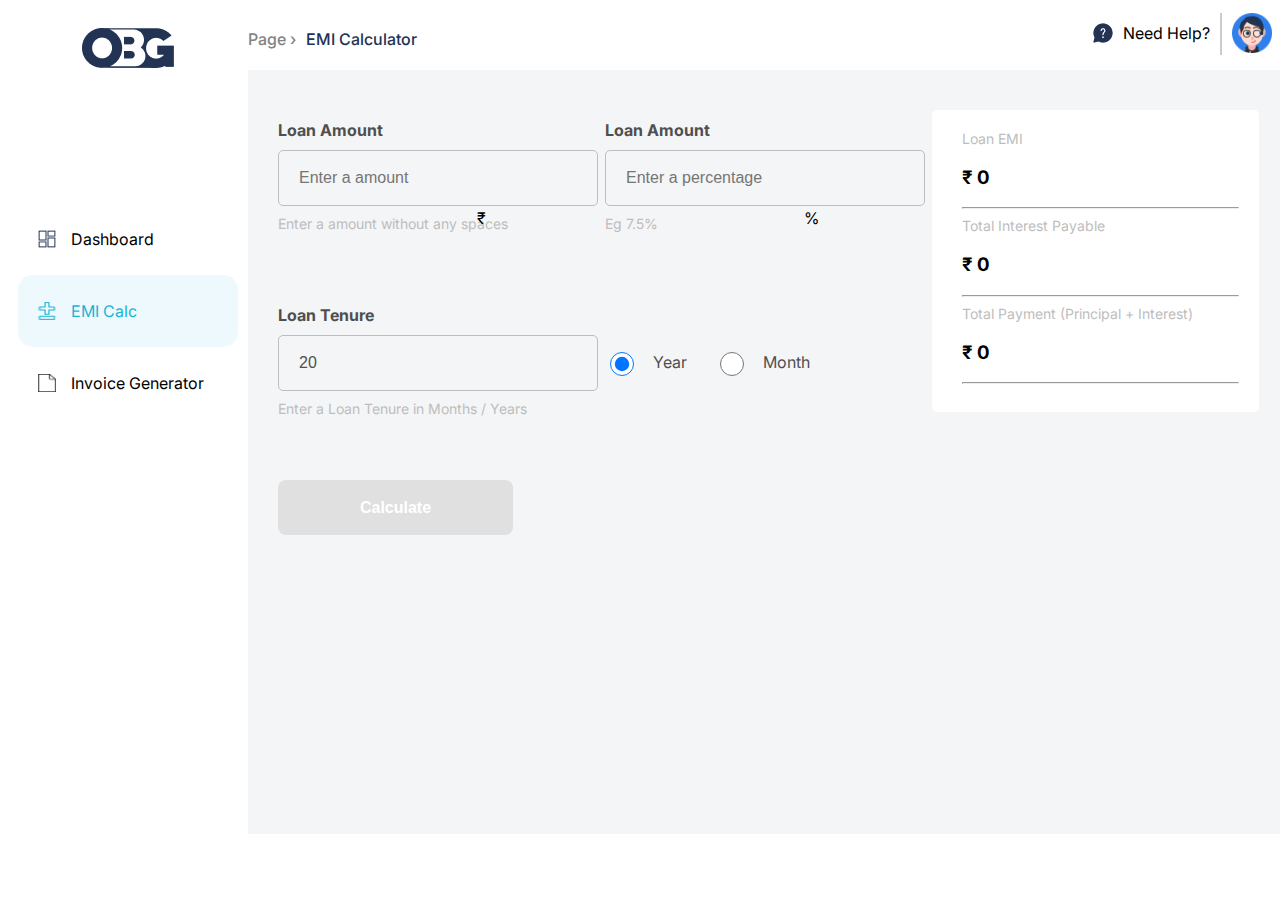
==== EMI_Calc/index.html @ 01c9a8c4 "version-01" ====
<html lang="en">

<head>
    <meta charset="UTF-8">
    <meta name="viewport" content="width=device-width, initial-scale=1.0">
    <title>EMI Calc</title>
    <link rel="stylesheet" href="style/index.css">
    <link rel="preconnect" href="https://fonts.googleapis.com">
    <link rel="preconnect" href="https://fonts.gstatic.com" crossorigin>
    <link
        href="https://fonts.googleapis.com/css2?family=Inter:ital,opsz,wght@0,14..32,100..900;1,14..32,100..900&display=swap"
        rel="stylesheet">
</head>

<body>
    <div class="container">
        <div class="left">
            <div class="logo">
                <img src="Vector.png" alt="">
            </div>
            <div class="content">
                <div class="float">
                    <img src="icon/Vector.png" alt="" height="18px" width="18px">
                    <p>Dashboard</p>
                </div>
                <div class="float emi-calc">
                    <img src="icon/emi.png" height="18px" width="18px">
                    <p>EMI Calc</p>
                </div>
                <div class="float">
                    <img src="icon/my store.png" height="18px" width="18px">
                    <p>Invoice Generator</p>
                </div>
            </div>
        </div>

        <!-- right section -->
        <div class="right">
            <div class="header" style="background-color: white; width: 100%;">
                <p style="color:#828282;font-weight:500;">Page &#8250<span
                        style="color: #223354;font-weight:500;padding-left:10px;">EMI Calculator</span></p>
                <div class="top-right">
                    <img src="icon/help.png" alt="" width="20px" height="20px" style="padding-top: 10px;"><span
                        style="margin-left: 10px;padding-top:10px;">Need Help?</span>
                    <img src="icon/Yahya.png" alt="" width="40px" height="40px">
                </div>
            </div>


            <div class="table">

                <div class="table-left table-width">
                    <div class="td-01 td">
                        <label for="name-1" class="name"><b>Loan Amount</b></label><br>
                            <input type="number" name="name-1" id="amount" placeholder="Enter a amount">
                            <span class="name-pos">&#8377</span>
                            <p class="sub">Enter a amount without any spaces</p>
                    </div>

                    <div class="td-02 td">
                        <label for="name-1" class="name"><b>Loan Tenure</b></label><br>
                            <input type="number" name="name-3" id="tenure" value="20">
                            <p class="sub">Enter a Loan Tenure in Months / Years</p>
                    </div>

                    <div class="td-03">
                        <button class="btn">Calculate</button>
                    </div>
                </div>

                <div class="table-middle table-width">
                    <div class="td-01">
                        <label for="name-1" class="name"><b>Loan Amount</b></label><br>
                            <input type="number" name="name-2" id="rate" placeholder="Enter a percentage">
                            <span class="name-pos-01">&#37</span>
                            <p class="sub">Eg 7.5%</p>
                    </div>

                    <div class="td-02">
                        <div class="radio">
                            <div>
                                <input type="radio" name="year" id="" checked>
                                <span>Year</span>
                            </div>
                            <div>
                                <input type="radio" name="year">
                                <span>Month</span>
                            </div>
                        </div>
                    </div>
                </div>

                <div class="table-right table-width">
                    <div class="view">
                        <p class="sub">Loan EMI</p>
                        <h3>₹ 0</h3>
                        <hr>
                        <p class="sub">Total Interest Payable</p>
                        <h3>₹ 0</h3>
                        <hr>
                        <p class="sub">Total Payment (Principal + Interest)</p>
                        <h3>₹ 0</h3>
                        <hr>
                    </div>
                </div>
            </div>
        </div>
    </div>
</body>

</html>
---- EMI_Calc/style/index.css ----
body {
    font-size: 16px;
    font-family: Inter;
    max-width: 100%;
}

.container {
    display: flex;
}

.left {
    width: 240px;
}

.right {
    flex: 1;
}

.logo img {
    padding-top: 20px;
    display: block;
    margin: 0 auto;
}

.content {
    position: relative;
    top: 15vh;
    padding: 0 10px;
}

.float {
    top: 500px;
    display: flex;
    align-items: center;
    text-indent: 15px;
}

.float img{
    padding-left: 20px;
}

.float p {
    padding: 10px 0;
}

.emi-calc {
    margin-left: 0;
    background-color: #1AB4D714;
    border-radius: 15px;
    color: #1AB4D7;

}

.table {
    background-color: #2233540D;
    padding: 40px 30px;
    display: flex;
    width: 95.8%;
    height: 76vh;
}

.table .table-width{
    width: 34%;
}

.td-01,
.td-02{
    line-height: 2.5;
}

.sub{
    font-weight: 400;
    font-size: 14px;
    color: #BDBDBD;
    margin: 0;
}

.td{
    margin-bottom: 54px;
}

.table-middle .td-01{
    margin-bottom: 101px;
}

.header {
    display: flex;
    justify-content: space-between;
    padding: 5px 0;
    box-sizing: border-box;
}

.top-right {
    display: inline-flex;
    float: inline-end;
    justify-content: space-between;
}

.top-right span {
    border-right: 2px solid #CBCBCB;
    padding-right: 10px;
    margin-right: 10px;
    height: 32px;
}

input[type="number"] {
    padding: 10px;
    padding-left: 20px;
    border-radius: 5px;
    width: 320px;
    height: 56px;
    border: 1px solid #BDBDBD;
    background-color: transparent;
    font-size: 16px;
    font-weight: 400;
    color: #4F4F4F;
}

input[type="radio"] {
    width: 24px;
    height: 24px;
    color: #1AB4D714;
}

.radio{
    display: flex;
    gap: 28px;
    margin-top: 54px;
}

.radio div{
    display: flex;
    align-items: center;
}

.radio div span{
    padding-left: 16px;
    font-size: 16px;
    font-family: 400;
    color: #4F4F4F;
}

button {
    gap: 10px;
    width: 235px;
    height: 55px;
    border-radius: 8px;
    color: #FFFFFF;
    font-size: 16px;
    font-weight: 700;
    background-color: #E0E0E0;
    border: none;
}

.name{
    color: #4F4F4F;
    position: relative;
}

.name-pos{
    position: absolute;
    right: 62%;
    top: 22%;
}

.name-pos-01{
    position: absolute;
    right: 36%;
    top: 22%;
}

.view {
    background-color: #FFFFFF;
    line-height: normal;
    padding: 20px 20px 20px 30px;
    border-radius: 5px;
    margin-bottom: 20px;
}
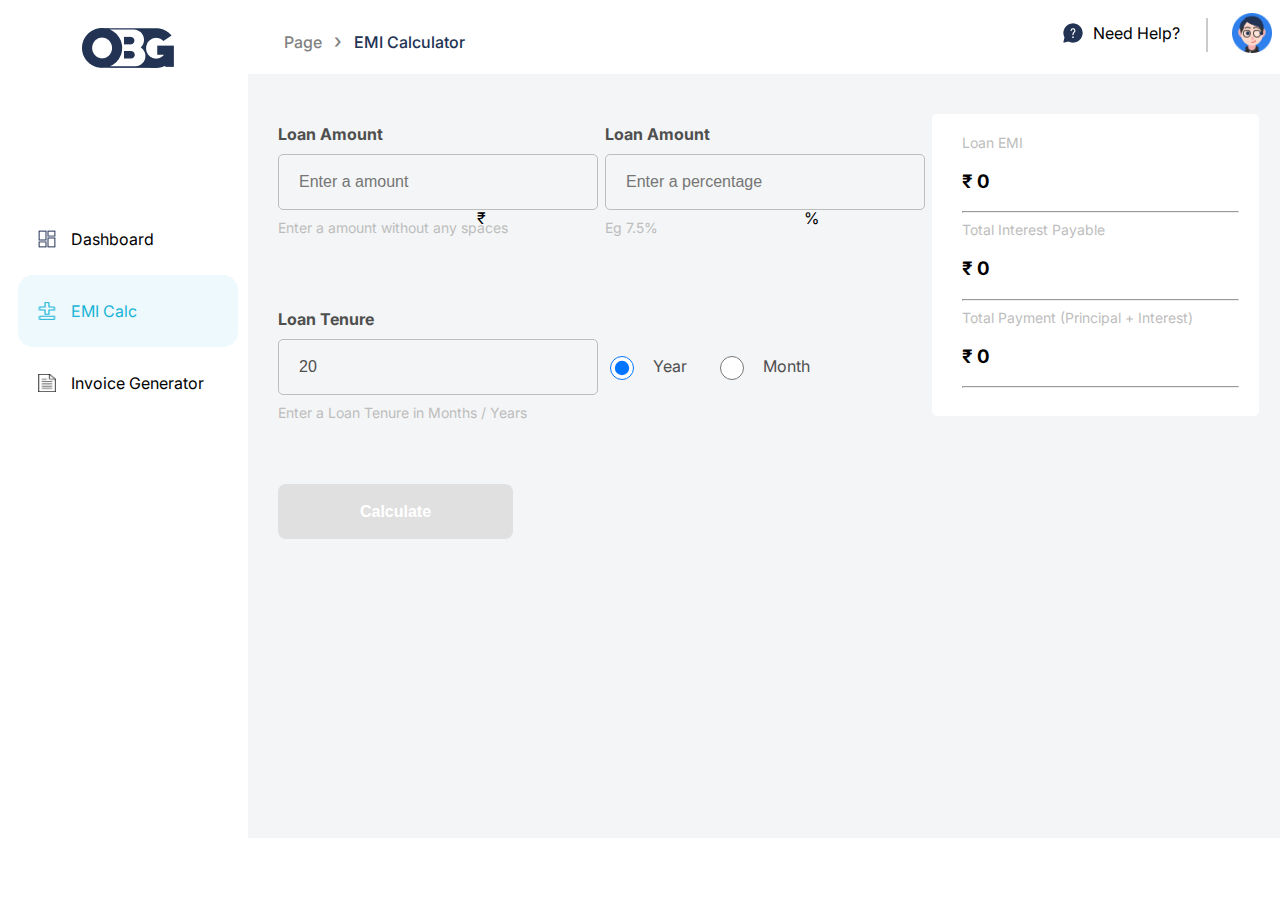
==== commit 83e5da84: "before invoice" ====
--- a/EMI_Calc/index.html
+++ b/EMI_Calc/index.html
@@ -28,7 +28,7 @@
                     <p>EMI Calc</p>
                 </div>
                 <div class="float">
-                    <img src="icon/my store.png" height="18px" width="18px">
+                    <img src="./icon/Group.png" height="18px" width="18px">
                     <p>Invoice Generator</p>
                 </div>
             </div>
@@ -37,11 +37,14 @@
         <!-- right section -->
         <div class="right">
             <div class="header" style="background-color: white; width: 100%;">
-                <p style="color:#828282;font-weight:500;">Page &#8250<span
-                        style="color: #223354;font-weight:500;padding-left:10px;">EMI Calculator</span></p>
+                <p style="padding-left: 36px;"><span style="color:#828282;font-weight:500;font-size:16px;">
+                        Page
+                    </span><span style="color:#828282;font-weight:500;font-size:20px;padding-left:8px">&#8250</span>
+                    <span style="color: #223354;font-weight:500;padding-left:8px;font-size:16px;">EMI Calculator</span>
+                </p>
                 <div class="top-right">
                     <img src="icon/help.png" alt="" width="20px" height="20px" style="padding-top: 10px;"><span
-                        style="margin-left: 10px;padding-top:10px;">Need Help?</span>
+                        style="margin-left: 10px;padding-top:10px;">Need Help?</span><hr>
                     <img src="icon/Yahya.png" alt="" width="40px" height="40px">
                 </div>
             </div>
@@ -52,15 +55,15 @@
                 <div class="table-left table-width">
                     <div class="td-01 td">
                         <label for="name-1" class="name"><b>Loan Amount</b></label><br>
-                            <input type="number" name="name-1" id="amount" placeholder="Enter a amount">
-                            <span class="name-pos">&#8377</span>
-                            <p class="sub">Enter a amount without any spaces</p>
+                        <input type="number" name="name-1" id="amount" placeholder="Enter a amount">
+                        <span class="name-pos">&#8377</span>
+                        <p class="sub">Enter a amount without any spaces</p>
                     </div>
 
                     <div class="td-02 td">
                         <label for="name-1" class="name"><b>Loan Tenure</b></label><br>
-                            <input type="number" name="name-3" id="tenure" value="20">
-                            <p class="sub">Enter a Loan Tenure in Months / Years</p>
+                        <input type="number" name="name-3" id="tenure" value="20">
+                        <p class="sub">Enter a Loan Tenure in Months / Years</p>
                     </div>
 
                     <div class="td-03">
@@ -71,9 +74,9 @@
                 <div class="table-middle table-width">
                     <div class="td-01">
                         <label for="name-1" class="name"><b>Loan Amount</b></label><br>
-                            <input type="number" name="name-2" id="rate" placeholder="Enter a percentage">
-                            <span class="name-pos-01">&#37</span>
-                            <p class="sub">Eg 7.5%</p>
+                        <input type="number" name="name-2" id="rate" placeholder="Enter a percentage">
+                        <span class="name-pos-01">&#37</span>
+                        <p class="sub">Eg 7.5%</p>
                     </div>
 
                     <div class="td-02">
--- a/EMI_Calc/style/index.css
+++ b/EMI_Calc/style/index.css
@@ -96,10 +96,11 @@
     justify-content: space-between;
 }
 
-.top-right span {
-    border-right: 2px solid #CBCBCB;
-    padding-right: 10px;
-    margin-right: 10px;
+.top-right hr {
+    border: 1px solid #CBCBCB;
+    margin-right: 24px;
+    margin-left: 26px;
+    margin-top: 5px;
     height: 32px;
 }
 
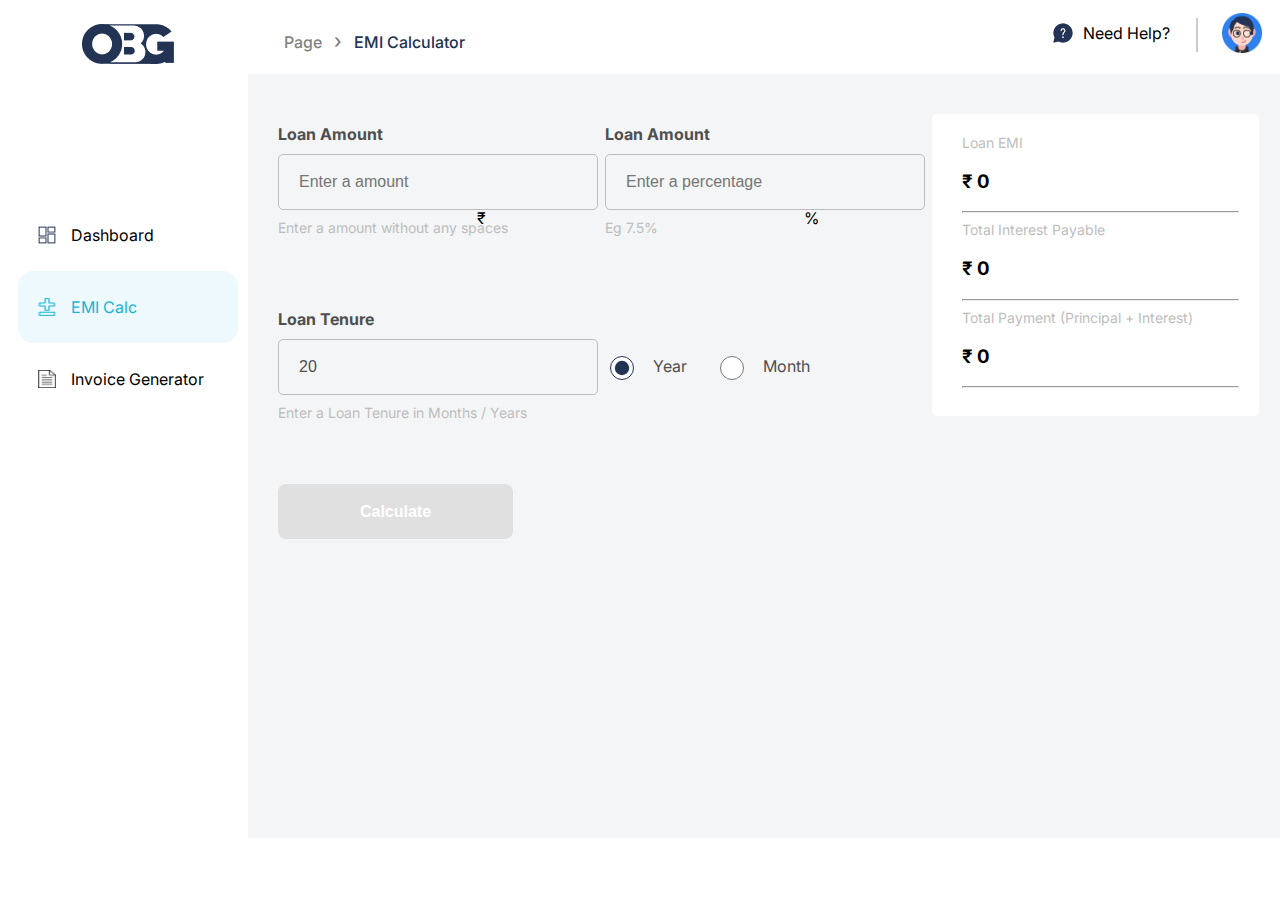
==== commit c65de129: "temp-complete" ====
--- a/EMI_Calc/index.html
+++ b/EMI_Calc/index.html
@@ -45,7 +45,7 @@
                 <div class="top-right">
                     <img src="icon/help.png" alt="" width="20px" height="20px" style="padding-top: 10px;"><span
                         style="margin-left: 10px;padding-top:10px;">Need Help?</span><hr>
-                    <img src="icon/Yahya.png" alt="" width="40px" height="40px">
+                    <img src="icon/Yahya.png" alt="" width="40px" height="40px" style="margin-right: 10px;">
                 </div>
             </div>
 
--- a/EMI_Calc/style/index.css
+++ b/EMI_Calc/style/index.css
@@ -17,7 +17,7 @@
 }
 
 .logo img {
-    padding-top: 20px;
+    padding-top: 16px;
     display: block;
     margin: 0 auto;
 }
@@ -121,6 +121,7 @@
     width: 24px;
     height: 24px;
     color: #1AB4D714;
+    accent-color: #223354;
 }
 
 .radio{
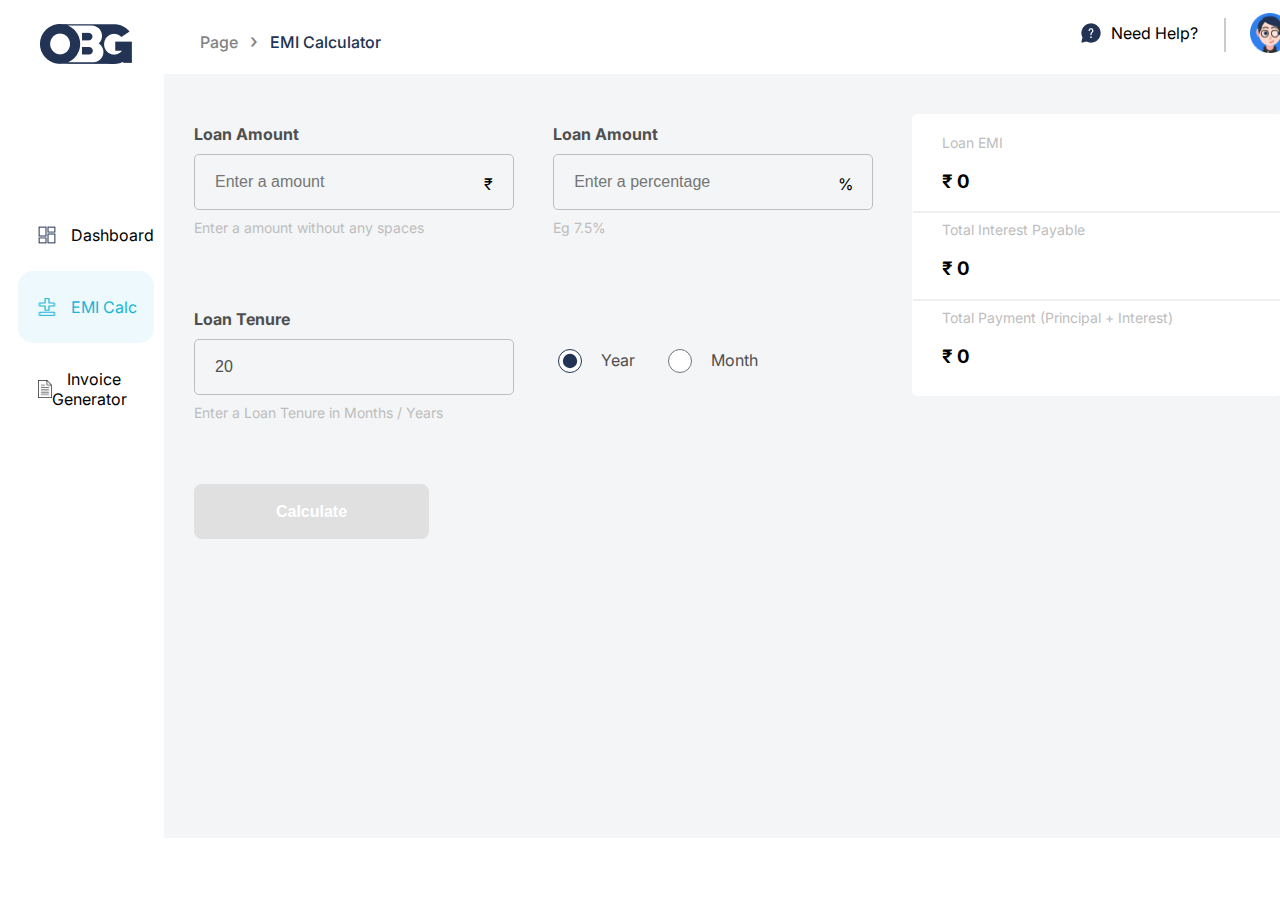
==== commit 18290351: "complete" ====
--- a/EMI_Calc/index.html
+++ b/EMI_Calc/index.html
@@ -55,12 +55,12 @@
                 <div class="table-left table-width">
                     <div class="td-01 td">
                         <label for="name-1" class="name"><b>Loan Amount</b></label><br>
-                        <input type="number" name="name-1" id="amount" placeholder="Enter a amount">
+                        <input type="text" name="name-1" id="amount" placeholder="Enter a amount">
                         <span class="name-pos">&#8377</span>
                         <p class="sub">Enter a amount without any spaces</p>
                     </div>
 
-                    <div class="td-02 td">
+                    <div class="td-01 td">
                         <label for="name-1" class="name"><b>Loan Tenure</b></label><br>
                         <input type="number" name="name-3" id="tenure" value="20">
                         <p class="sub">Enter a Loan Tenure in Months / Years</p>
@@ -74,7 +74,7 @@
                 <div class="table-middle table-width">
                     <div class="td-01">
                         <label for="name-1" class="name"><b>Loan Amount</b></label><br>
-                        <input type="number" name="name-2" id="rate" placeholder="Enter a percentage">
+                        <input type="text" name="name-2" id="rate" placeholder="Enter a percentage">
                         <span class="name-pos-01">&#37</span>
                         <p class="sub">Eg 7.5%</p>
                     </div>
@@ -103,7 +103,7 @@
                         <hr>
                         <p class="sub">Total Payment (Principal + Interest)</p>
                         <h3>₹ 0</h3>
-                        <hr>
+                        
                     </div>
                 </div>
             </div>
--- a/EMI_Calc/style/index.css
+++ b/EMI_Calc/style/index.css
@@ -63,8 +63,7 @@
     width: 34%;
 }
 
-.td-01,
-.td-02{
+.td-01 {
     line-height: 2.5;
 }
 
@@ -104,6 +103,7 @@
     height: 32px;
 }
 
+input[type="text"],
 input[type="number"] {
     padding: 10px;
     padding-left: 20px;
@@ -161,20 +161,26 @@
 
 .name-pos{
     position: absolute;
-    right: 62%;
-    top: 22%;
+    margin-left: -30px;
+    margin-top: 10px;
 }
 
 .name-pos-01{
     position: absolute;
-    right: 36%;
-    top: 22%;
+    margin-left: -35px;
+    margin-top: 10px;
 }
 
 .view {
     background-color: #FFFFFF;
     line-height: normal;
-    padding: 20px 20px 20px 30px;
+    padding: 20px 20px 10px 30px;
     border-radius: 5px;
     margin-bottom: 20px;
 }
+
+.view hr{
+    width: 413px;
+    margin-left: -29px;
+    border: 1px solid #EFEFEF;
+}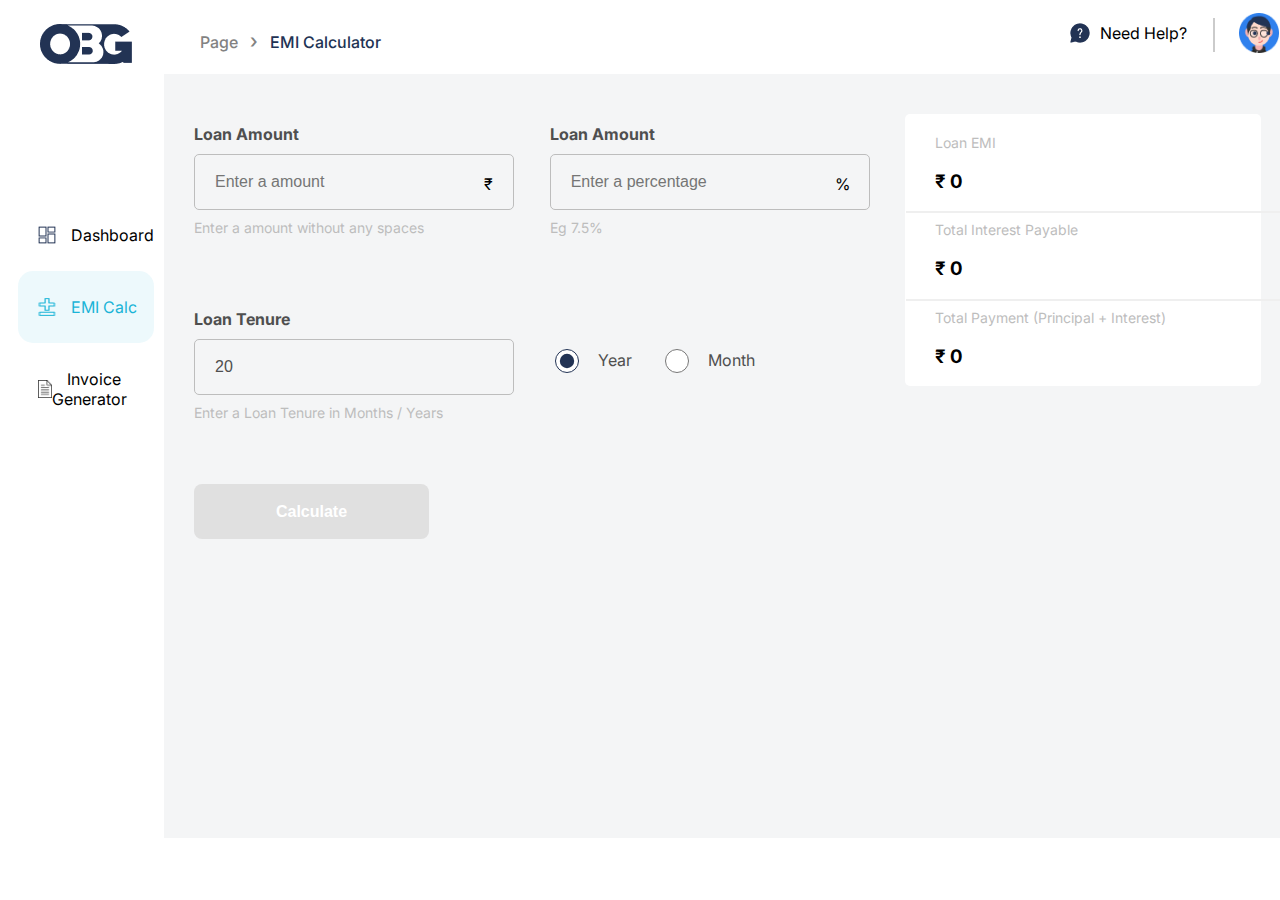
==== commit a35fd2dd: "alignment-change" ====
--- a/EMI_Calc/index.html
+++ b/EMI_Calc/index.html
@@ -102,7 +102,7 @@
                         <h3>₹ 0</h3>
                         <hr>
                         <p class="sub">Total Payment (Principal + Interest)</p>
-                        <h3>₹ 0</h3>
+                        <h3 style="margin-bottom: 8px;">₹ 0</h3>
                         
                     </div>
                 </div>
--- a/EMI_Calc/style/index.css
+++ b/EMI_Calc/style/index.css
@@ -60,7 +60,7 @@
 }
 
 .table .table-width{
-    width: 34%;
+    width: 33%;
 }
 
 .td-01 {
@@ -177,10 +177,11 @@
     padding: 20px 20px 10px 30px;
     border-radius: 5px;
     margin-bottom: 20px;
+    box-sizing: border-box;
 }
 
 .view hr{
-    width: 413px;
+    width: 402px;
     margin-left: -29px;
     border: 1px solid #EFEFEF;
 }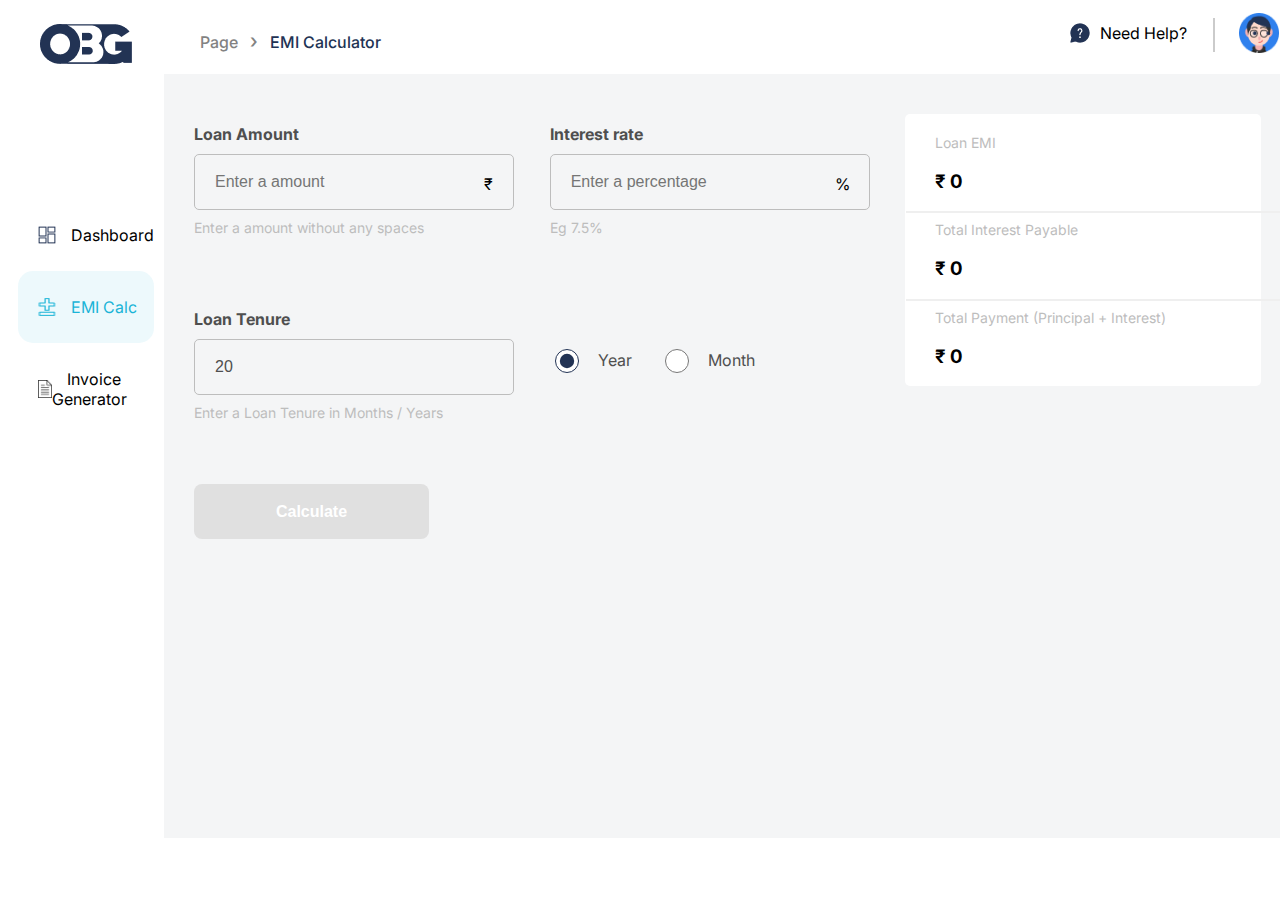
==== commit 048e4974: "adjust-alignment" ====
--- a/EMI_Calc/index.html
+++ b/EMI_Calc/index.html
@@ -54,15 +54,15 @@
 
                 <div class="table-left table-width">
                     <div class="td-01 td">
-                        <label for="name-1" class="name"><b>Loan Amount</b></label><br>
-                        <input type="text" name="name-1" id="amount" placeholder="Enter a amount">
+                        <label for="name-1" class="name"><b>Loan Amount</b></label>
+                        <input type="text" name="" id="name-1" placeholder="Enter a amount">
                         <span class="name-pos">&#8377</span>
                         <p class="sub">Enter a amount without any spaces</p>
                     </div>
 
                     <div class="td-01 td">
-                        <label for="name-1" class="name"><b>Loan Tenure</b></label><br>
-                        <input type="number" name="name-3" id="tenure" value="20">
+                        <label for="name-3" class="name"><b>Loan Tenure</b></label>
+                        <input type="number" name="" id="name-3" value="20" placeholder="Enter Tenure in Months">
                         <p class="sub">Enter a Loan Tenure in Months / Years</p>
                     </div>
 
@@ -73,8 +73,8 @@
 
                 <div class="table-middle table-width">
                     <div class="td-01">
-                        <label for="name-1" class="name"><b>Loan Amount</b></label><br>
-                        <input type="text" name="name-2" id="rate" placeholder="Enter a percentage">
+                        <label for="name-2" class="name"><b>Interest rate</b></label>
+                        <input type="text" name="name-2" id="name-2" placeholder="Enter a percentage">
                         <span class="name-pos-01">&#37</span>
                         <p class="sub">Eg 7.5%</p>
                     </div>
--- a/EMI_Calc/style/index.css
+++ b/EMI_Calc/style/index.css
@@ -184,4 +184,8 @@
     width: 402px;
     margin-left: -29px;
     border: 1px solid #EFEFEF;
+}
+
+input::-webkit-inner-spin-button{
+    appearance: none;
 }